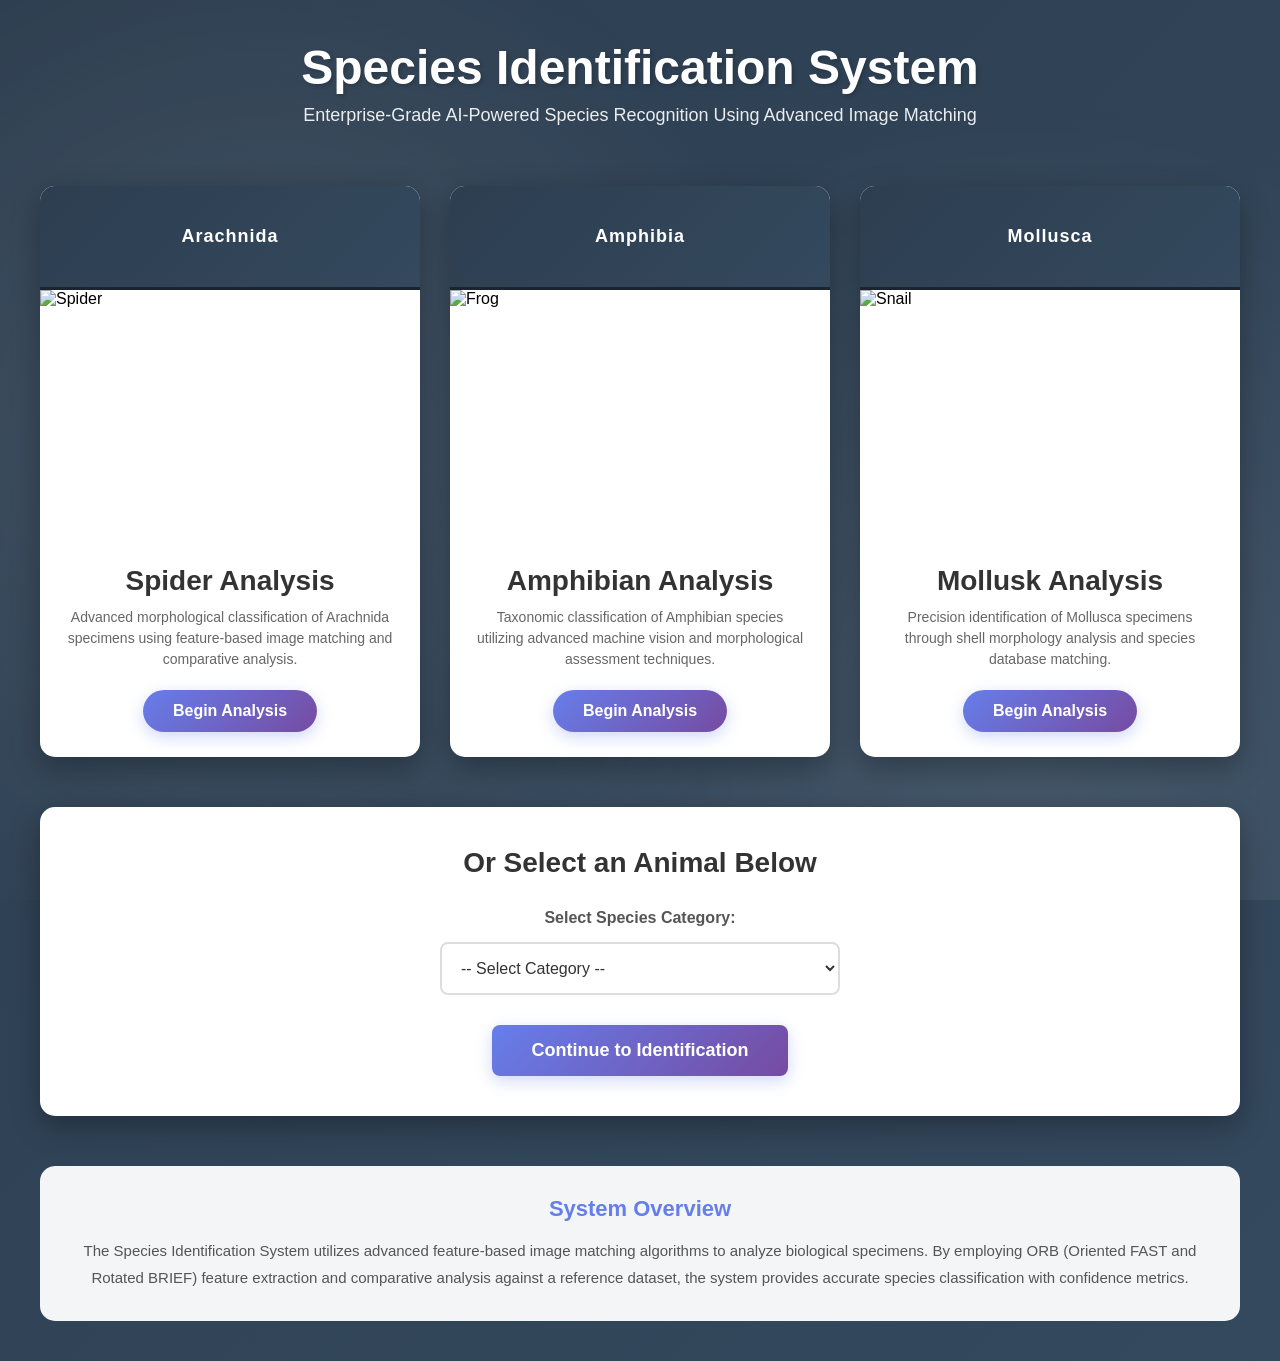
==== frontend/index.html @ 2d25c16f "Initial commit" ====
<!DOCTYPE html>

<html lang="en">

<head>
<meta charset="UTF-8">
<meta name="viewport" content="width=device-width, initial-scale=1.0">
<title>Animal Identification - AI Powered</title>

<style>

* {
margin: 0;
padding: 0;
box-sizing: border-box;
}

body {
font-family: 'Segoe UI', Tahoma, Geneva, Verdana, sans-serif;
background: linear-gradient(135deg, #2d3e50 0%, #34495e 100%);
min-height: 100vh;
padding: 40px 20px;
position: relative;
overflow-x: hidden;
}

/* Animated background particles */
body::before {
content: '';
position: fixed;
top: 0;
left: 0;
width: 100%;
height: 100%;
background-image: 
  radial-gradient(circle at 20% 50%, rgba(255,255,255,0.1) 0%, transparent 50%),
  radial-gradient(circle at 80% 80%, rgba(255,255,255,0.1) 0%, transparent 50%);
pointer-events: none;
z-index: 1;
}

.header {
text-align: center;
color: white;
margin-bottom: 60px;
position: relative;
z-index: 2;
}

.header h1 {
font-size: 48px;
font-weight: bold;
margin-bottom: 10px;
text-shadow: 2px 2px 4px rgba(0,0,0,0.2);
}

.header p {
font-size: 18px;
opacity: 0.9;
}

.main-container {
max-width: 1200px;
margin: 0 auto;
position: relative;
z-index: 2;
}

.cards-container {
display: grid;
grid-template-columns: repeat(auto-fit, minmax(300px, 1fr));
gap: 30px;
margin-bottom: 50px;
}

.card {
background: white;
border-radius: 15px;
overflow: hidden;
box-shadow: 0 10px 30px rgba(0,0,0,0.3);
transition: all 0.3s ease;
cursor: pointer;
transform: translateY(0);
}

.card:hover {
transform: translateY(-10px);
box-shadow: 0 15px 40px rgba(0,0,0,0.4);
}

.card-icon {
background: linear-gradient(135deg, #2d3e50 0%, #34495e 100%);
color: white;
padding: 40px;
text-align: center;
font-size: 18px;
font-weight: bold;
letter-spacing: 1px;
border-bottom: 3px solid #1a252f;
}

.card-image {
width: 100%;
height: 250px;
object-fit: cover;
display: block;
}

.card-content {
padding: 25px;
text-align: center;
}

.card-content h2 {
font-size: 28px;
margin-bottom: 10px;
color: #333;
}

.card-content p {
color: #666;
font-size: 14px;
line-height: 1.5;
margin-bottom: 20px;
}

.card-button {
display: inline-block;
padding: 12px 30px;
background: linear-gradient(135deg, #667eea 0%, #764ba2 100%);
color: white;
border: none;
border-radius: 25px;
cursor: pointer;
font-size: 16px;
font-weight: bold;
transition: all 0.3s ease;
}

.card-button:hover {
transform: scale(1.05);
box-shadow: 0 5px 15px rgba(102, 126, 234, 0.4);
}

.selection-container {
background: white;
border-radius: 15px;
padding: 40px;
box-shadow: 0 10px 30px rgba(0,0,0,0.3);
margin-top: 50px;
}

.selection-container h2 {
text-align: center;
margin-bottom: 30px;
color: #333;
font-size: 28px;
}

.select-wrapper {
text-align: center;
margin-bottom: 30px;
}

.select-wrapper label {
display: block;
margin-bottom: 15px;
color: #555;
font-size: 16px;
font-weight: bold;
}

select {
width: 100%;
max-width: 400px;
padding: 15px;
font-size: 16px;
border: 2px solid #ddd;
border-radius: 8px;
background-color: white;
color: #333;
cursor: pointer;
transition: all 0.3s ease;
}

select:focus {
outline: none;
border-color: #667eea;
box-shadow: 0 0 0 3px rgba(102, 126, 234, 0.1);
}

select option {
padding: 10px;
}

.button-group {
text-align: center;
}

button {
padding: 15px 40px;
font-size: 18px;
background: linear-gradient(135deg, #667eea 0%, #764ba2 100%);
color: white;
border: none;
border-radius: 8px;
cursor: pointer;
font-weight: bold;
transition: all 0.3s ease;
box-shadow: 0 5px 15px rgba(102, 126, 234, 0.3);
}

button:hover {
transform: translateY(-2px);
box-shadow: 0 8px 20px rgba(102, 126, 234, 0.4);
}

button:active {
transform: translateY(0);
}

.info-section {
background: rgba(255,255,255,0.95);
border-radius: 15px;
padding: 30px;
margin-top: 50px;
text-align: center;
color: #555;
}

.info-section h3 {
color: #667eea;
margin-bottom: 15px;
font-size: 22px;
}

.info-section p {
line-height: 1.8;
font-size: 15px;
}

@media (max-width: 768px) {
.header h1 {
font-size: 36px;
}

.cards-container {
grid-template-columns: 1fr;
gap: 20px;
}

.selection-container {
padding: 20px;
}

select {
max-width: 100%;
}
}

</style>

</head>

<body>

<div class="header">
<h1>Species Identification System</h1>
<p>Enterprise-Grade AI-Powered Species Recognition Using Advanced Image Matching</p>
</div>

<div class="main-container">

<!-- Animal Cards Section -->
<div class="cards-container">

<!-- Spider Card -->
<div class="card">
<div class="card-icon">Arachnida</div>
<img src="data:image/svg+xml,%3Csvg xmlns='http://www.w3.org/2000/svg' viewBox='0 0 400 250'%3E%3Cdefs%3E%3ClinearGradient id='spiderGrad' x1='0%25' y1='0%25' x2='100%25' y2='100%25'%3E%3Cstop offset='0%25' style='stop-color:%23333333;stop-opacity:1' /%3E%3Cstop offset='100%25' style='stop-color:%23111111;stop-opacity:1' /%3E%3ClinearGradient id='spiderBody' x1='0%25' y1='0%25' x2='0%25' y2='100%25'%3E%3Cstop offset='0%25' style='stop-color:%23704020;stop-opacity:1' /%3E%3Cstop offset='100%25' style='stop-color:%23402010;stop-opacity:1' /%3E%3C/linearGradient%3E%3C/defs%3E%3Crect width='400' height='250' fill='url(%23spiderGrad)'/%3E%3Ccircle cx='200' cy='75' r='28' fill='url(%23spiderBody)'/%3E%3Cellipse cx='200' cy='160' rx='45' ry='55' fill='url(%23spiderBody)' opacity='0.9'/%3E%3Cpath d='M170 95 Q140 70 110 60' stroke='%23704020' stroke-width='5' fill='none' stroke-linecap='round'/%3E%3Cpath d='M230 95 Q260 70 290 60' stroke='%23704020' stroke-width='5' fill='none' stroke-linecap='round'/%3E%3Cpath d='M160 120 Q120 110 90 120' stroke='%23704020' stroke-width='5' fill='none' stroke-linecap='round'/%3E%3Cpath d='M240 120 Q280 110 310 120' stroke='%23704020' stroke-width='5' fill='none' stroke-linecap='round'/%3E%3Cpath d='M150 180 Q110 200 100 230' stroke='%23704020' stroke-width='5' fill='none' stroke-linecap='round'/%3E%3Cpath d='M250 180 Q290 200 300 230' stroke='%23704020' stroke-width='5' fill='none' stroke-linecap='round'/%3E%3Ccircle cx='195' cy='65' r='5' fill='%23FFD700'/%3E%3Ccircle cx='205' cy='65' r='5' fill='%23FFD700'/%3E%3C/svg%3E" alt="Spider" class="card-image">
<div class="card-content">
<h2>Spider Analysis</h2>
<p>Advanced morphological classification of Arachnida specimens using feature-based image matching and comparative analysis.</p>
<button class="card-button" onclick="selectAnimal('spider')">Begin Analysis</button>
</div>
</div>

<!-- Frog Card -->
<div class="card">
<div class="card-icon">Amphibia</div>
<img src="data:image/svg+xml,%3Csvg xmlns='http://www.w3.org/2000/svg' viewBox='0 0 400 250'%3E%3Cdefs%3E%3ClinearGradient id='frogGrad' x1='0%25' y1='0%25' x2='100%25' y2='100%25'%3E%3Cstop offset='0%25' style='stop-color:%232d5f2e;stop-opacity:1' /%3E%3Cstop offset='100%25' style='stop-color:%23134d13;stop-opacity:1' /%3E%3ClinearGradient id='frogBody' x1='0%25' y1='0%25' x2='0%25' y2='100%25'%3E%3Cstop offset='0%25' style='stop-color:%235aad5a;stop-opacity:1' /%3E%3Cstop offset='100%25' style='stop-color:%232d7a2d;stop-opacity:1' /%3E%3C/linearGradient%3E%3C/defs%3E%3Crect width='400' height='250' fill='url(%23frogGrad)'/%3E%3Cellipse cx='200' cy='140' rx='60' ry='70' fill='url(%23frogBody)'/%3E%3Ccircle cx='170' cy='100' r='18' fill='%23FFFACD'/%3E%3Ccircle cx='170' cy='100' r='13' fill='%232d7a2d'/%3E%3Ccircle cx='170' cy='100' r='7' fill='%23000'/%3E%3Ccircle cx='230' cy='100' r='18' fill='%23FFFACD'/%3E%3Ccircle cx='230' cy='100' r='13' fill='%232d7a2d'/%3E%3Ccircle cx='230' cy='100' r='7' fill='%23000'/%3E%3Cellipse cx='145' cy='210' rx='20' ry='28' fill='%235aad5a'/%3E%3Cellipse cx='255' cy='210' rx='20' ry='28' fill='%235aad5a'/%3E%3Cpath d='M200 165 Q195 180 190 190' stroke='%23134d13' stroke-width='2' fill='none'/%3E%3Cpath d='M200 165 Q205 180 210 190' stroke='%23134d13' stroke-width='2' fill='none'/%3E%3C/svg%3E" alt="Frog" class="card-image">
<div class="card-content">
<h2>Amphibian Analysis</h2>
<p>Taxonomic classification of Amphibian species utilizing advanced machine vision and morphological assessment techniques.</p>
<button class="card-button" onclick="selectAnimal('frog')">Begin Analysis</button>
</div>
</div>

<!-- Snail Card -->
<div class="card">
<div class="card-icon">Mollusca</div>
<img src="data:image/svg+xml,%3Csvg xmlns='http://www.w3.org/2000/svg' viewBox='0 0 400 250'%3E%3Cdefs%3E%3ClinearGradient id='snailGrad' x1='0%25' y1='0%25' x2='100%25' y2='100%25'%3E%3Cstop offset='0%25' style='stop-color:%238b7355;stop-opacity:1' /%3E%3Cstop offset='100%25' style='stop-color:%235b4c3d;stop-opacity:1' /%3E%3ClinearGradient id='snailShell' x1='0%25' y1='0%25' x2='100%25' y2='100%25'%3E%3Cstop offset='0%25' style='stop-color:%23d4a574;stop-opacity:1' /%3E%3Cstop offset='100%25' style='stop-color:%23a0826d;stop-opacity:1' /%3E%3C/linearGradient%3E%3C/defs%3E%3Crect width='400' height='250' fill='url(%23snailGrad)'/%3E%3Cpath d='M200 55 Q175 80 170 125 Q168 160 185 200 Q210 225 235 200 Q252 160 250 125 Q245 80 200 55' fill='url(%23snailShell)' stroke='%238b6f5e' stroke-width='2'/%3E%3Ccircle cx='200' cy='110' r='12' fill='%23654321'/%3E%3Cpath d='M200 125 L195 165' stroke='%23704020' stroke-width='3' stroke-linecap='round'/%3E%3Cpath d='M200 125 L205 165' stroke='%23704020' stroke-width='3' stroke-linecap='round'/%3E%3Ccircle cx='192' cy='168' r='3' fill='%23000'/%3E%3Ccircle cx='208' cy='168' r='3' fill='%23000'/%3E%3Cellipse cx='200' cy='200' rx='35' ry='20' fill='%23704020' opacity='0.6'/%3E%3C/svg%3E" alt="Snail" class="card-image">
<div class="card-content">
<h2>Mollusk Analysis</h2>
<p>Precision identification of Mollusca specimens through shell morphology analysis and species database matching.</p>
<button class="card-button" onclick="selectAnimal('snail')">Begin Analysis</button>
</div>
</div>

</div>

<!-- Selection Container -->
<div class="selection-container">

<h2>Or Select an Animal Below</h2>

<div class="select-wrapper">
<label for="animal">Select Species Category:</label>
<select id="animal">
<option value="">-- Select Category --</option>
<option value="spider">Spider</option>
<option value="frog">Frog</option>
<option value="snail">Snail</option>
</select>
</div>

<div class="button-group">
<button onclick="goToNextPage()">Continue to Identification</button>
</div>

</div>

<!-- Info Section -->
<div class="info-section">
<h3>System Overview</h3>
<p>The Species Identification System utilizes advanced feature-based image matching algorithms to analyze biological specimens. By employing ORB (Oriented FAST and Rotated BRIEF) feature extraction and comparative analysis against a reference dataset, the system provides accurate species classification with confidence metrics.</p>
</div>

</div>

<script>

function selectAnimal(animal) {
document.getElementById("animal").value = animal;
goToNextPage();
}

function goToNextPage(){

var animal = document.getElementById("animal").value;

if(animal === ""){
alert("Please select an animal");
return;
}

if(animal === "spider"){
window.location.href = "spider.html";
}

if(animal === "frog"){
window.location.href = "frog.html";
}

if(animal === "snail"){
window.location.href = "snail.html";
}

}

</script>

</body>

</html>
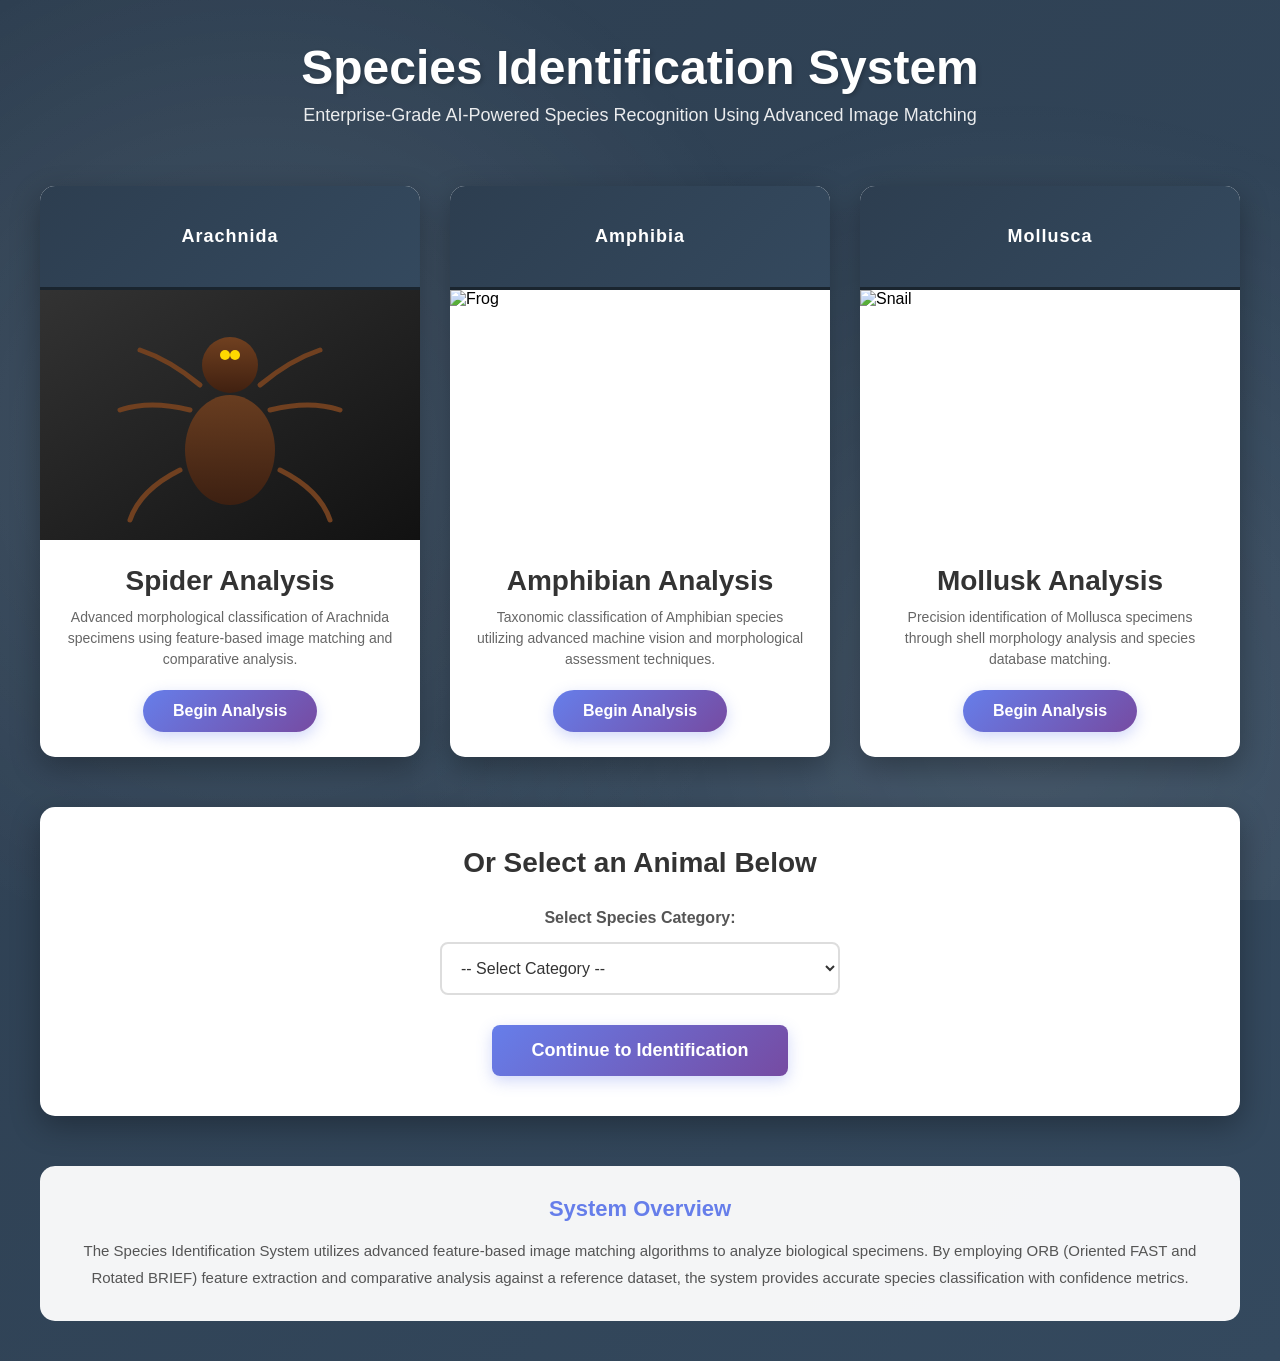
==== commit 50fd5513: "Json Error handling" ====
--- a/frontend/index.html
+++ b/frontend/index.html
@@ -277,7 +277,7 @@
 <!-- Spider Card -->
 <div class="card">
 <div class="card-icon">Arachnida</div>
-<img src="data:image/svg+xml,%3Csvg xmlns='http://www.w3.org/2000/svg' viewBox='0 0 400 250'%3E%3Cdefs%3E%3ClinearGradient id='spiderGrad' x1='0%25' y1='0%25' x2='100%25' y2='100%25'%3E%3Cstop offset='0%25' style='stop-color:%23333333;stop-opacity:1' /%3E%3Cstop offset='100%25' style='stop-color:%23111111;stop-opacity:1' /%3E%3ClinearGradient id='spiderBody' x1='0%25' y1='0%25' x2='0%25' y2='100%25'%3E%3Cstop offset='0%25' style='stop-color:%23704020;stop-opacity:1' /%3E%3Cstop offset='100%25' style='stop-color:%23402010;stop-opacity:1' /%3E%3C/linearGradient%3E%3C/defs%3E%3Crect width='400' height='250' fill='url(%23spiderGrad)'/%3E%3Ccircle cx='200' cy='75' r='28' fill='url(%23spiderBody)'/%3E%3Cellipse cx='200' cy='160' rx='45' ry='55' fill='url(%23spiderBody)' opacity='0.9'/%3E%3Cpath d='M170 95 Q140 70 110 60' stroke='%23704020' stroke-width='5' fill='none' stroke-linecap='round'/%3E%3Cpath d='M230 95 Q260 70 290 60' stroke='%23704020' stroke-width='5' fill='none' stroke-linecap='round'/%3E%3Cpath d='M160 120 Q120 110 90 120' stroke='%23704020' stroke-width='5' fill='none' stroke-linecap='round'/%3E%3Cpath d='M240 120 Q280 110 310 120' stroke='%23704020' stroke-width='5' fill='none' stroke-linecap='round'/%3E%3Cpath d='M150 180 Q110 200 100 230' stroke='%23704020' stroke-width='5' fill='none' stroke-linecap='round'/%3E%3Cpath d='M250 180 Q290 200 300 230' stroke='%23704020' stroke-width='5' fill='none' stroke-linecap='round'/%3E%3Ccircle cx='195' cy='65' r='5' fill='%23FFD700'/%3E%3Ccircle cx='205' cy='65' r='5' fill='%23FFD700'/%3E%3C/svg%3E" alt="Spider" class="card-image">
+<img src="data:image/svg+xml,%3Csvg xmlns='http://www.w3.org/2000/svg' viewBox='0 0 400 250'%3E%3Cdefs%3E%3ClinearGradient id='spiderGrad' x1='0%25' y1='0%25' x2='100%25' y2='100%25'%3E%3Cstop offset='0%25' style='stop-color:%23333333;stop-opacity:1' /%3E%3Cstop offset='100%25' style='stop-color:%23111111;stop-opacity:1' /%3E%3C/linearGradient%3E%3ClinearGradient id='spiderBody' x1='0%25' y1='0%25' x2='0%25' y2='100%25'%3E%3Cstop offset='0%25' style='stop-color:%23704020;stop-opacity:1' /%3E%3Cstop offset='100%25' style='stop-color:%23402010;stop-opacity:1' /%3E%3C/linearGradient%3E%3C/defs%3E%3Crect width='400' height='250' fill='url(%23spiderGrad)'/%3E%3Ccircle cx='200' cy='75' r='28' fill='url(%23spiderBody)'/%3E%3Cellipse cx='200' cy='160' rx='45' ry='55' fill='url(%23spiderBody)' opacity='0.9'/%3E%3Cpath d='M170 95 Q140 70 110 60' stroke='%23704020' stroke-width='5' fill='none' stroke-linecap='round'/%3E%3Cpath d='M230 95 Q260 70 290 60' stroke='%23704020' stroke-width='5' fill='none' stroke-linecap='round'/%3E%3Cpath d='M160 120 Q120 110 90 120' stroke='%23704020' stroke-width='5' fill='none' stroke-linecap='round'/%3E%3Cpath d='M240 120 Q280 110 310 120' stroke='%23704020' stroke-width='5' fill='none' stroke-linecap='round'/%3E%3Cpath d='M150 180 Q110 200 100 230' stroke='%23704020' stroke-width='5' fill='none' stroke-linecap='round'/%3E%3Cpath d='M250 180 Q290 200 300 230' stroke='%23704020' stroke-width='5' fill='none' stroke-linecap='round'/%3E%3Ccircle cx='195' cy='65' r='5' fill='%23FFD700'/%3E%3Ccircle cx='205' cy='65' r='5' fill='%23FFD700'/%3E%3C/svg%3E" alt="Spider" class="card-image">
 <div class="card-content">
 <h2>Spider Analysis</h2>
 <p>Advanced morphological classification of Arachnida specimens using feature-based image matching and comparative analysis.</p>
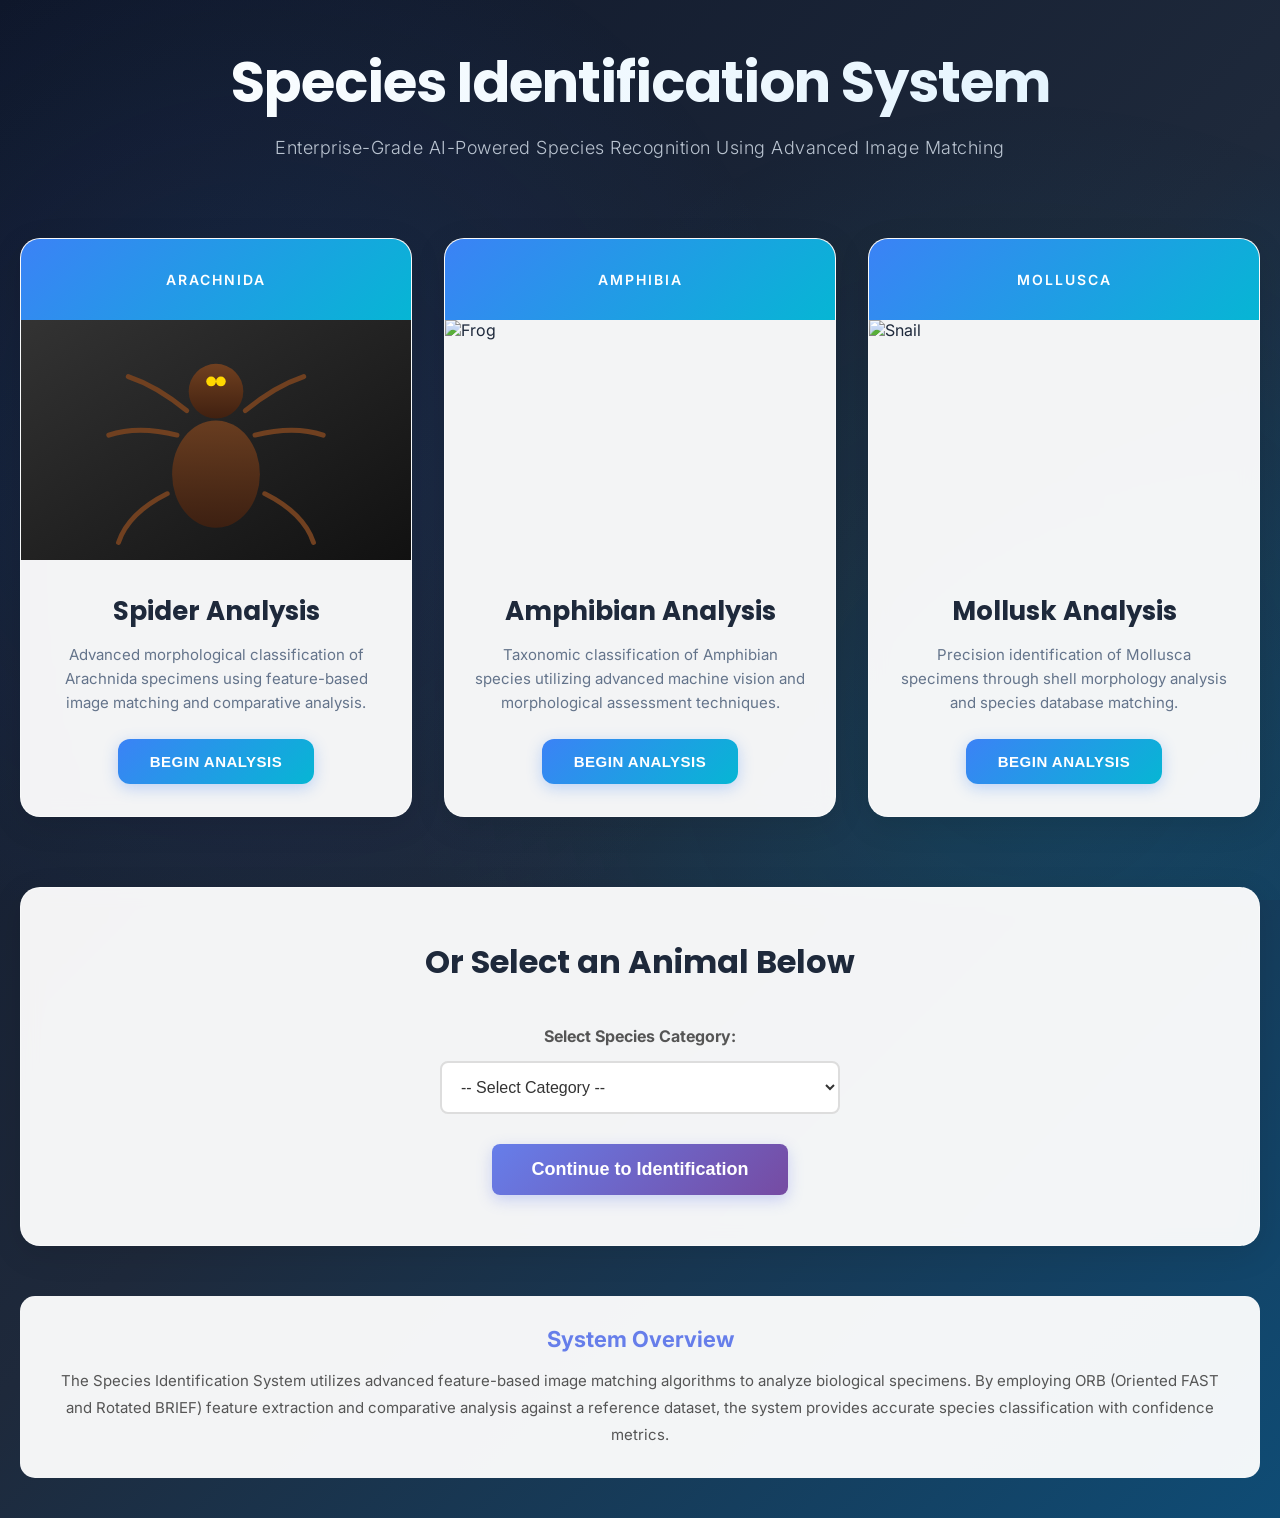
==== commit b7814a2a: "Fix: UI update" ====
--- a/frontend/index.html
+++ b/frontend/index.html
@@ -5,7 +5,8 @@
 <head>
 <meta charset="UTF-8">
 <meta name="viewport" content="width=device-width, initial-scale=1.0">
-<title>Animal Identification - AI Powered</title>
+<title>Species Identification System - AI-Powered Analysis</title>
+<link href="https://fonts.googleapis.com/css2?family=Poppins:wght@300;400;600;700&family=Inter:wght@300;400;500;600&display=swap" rel="stylesheet">
 
 <style>
 
@@ -16,15 +17,16 @@
 }
 
 body {
-font-family: 'Segoe UI', Tahoma, Geneva, Verdana, sans-serif;
-background: linear-gradient(135deg, #2d3e50 0%, #34495e 100%);
+font-family: 'Inter', -apple-system, BlinkMacSystemFont, 'Segoe UI', sans-serif;
+background: linear-gradient(135deg, #0f172a 0%, #1e293b 50%, #0f4c75 100%);
 min-height: 100vh;
 padding: 40px 20px;
 position: relative;
 overflow-x: hidden;
-}
-
-/* Animated background particles */
+color: #1e293b;
+}
+
+/* Animated background */
 body::before {
 content: '';
 position: fixed;
@@ -32,35 +34,60 @@
 left: 0;
 width: 100%;
 height: 100%;
-background-image: 
-  radial-gradient(circle at 20% 50%, rgba(255,255,255,0.1) 0%, transparent 50%),
-  radial-gradient(circle at 80% 80%, rgba(255,255,255,0.1) 0%, transparent 50%);
+background: radial-gradient(circle at 20% 50%, rgba(59, 130, 246, 0.1) 0%, transparent 50%),
+            radial-gradient(circle at 80% 80%, rgba(6, 182, 212, 0.1) 0%, transparent 50%);
 pointer-events: none;
-z-index: 1;
+z-index: 0;
+animation: gradientShift 8s ease-in-out infinite;
+}
+
+@keyframes gradientShift {
+0%, 100% { filter: hue-rotate(0deg); }
+50% { filter: hue-rotate(10deg); }
 }
 
 .header {
 text-align: center;
 color: white;
-margin-bottom: 60px;
+margin-bottom: 80px;
 position: relative;
 z-index: 2;
+animation: fadeInDown 0.8s ease-out;
+}
+
+@keyframes fadeInDown {
+from {
+opacity: 0;
+transform: translateY(-30px);
+}
+to {
+opacity: 1;
+transform: translateY(0);
+}
 }
 
 .header h1 {
-font-size: 48px;
-font-weight: bold;
-margin-bottom: 10px;
-text-shadow: 2px 2px 4px rgba(0,0,0,0.2);
+font-family: 'Poppins', sans-serif;
+font-size: 56px;
+font-weight: 700;
+margin-bottom: 12px;
+background: linear-gradient(135deg, #ffffff 0%, #e0f2fe 100%);
+-webkit-background-clip: text;
+-webkit-text-fill-color: transparent;
+background-clip: text;
+letter-spacing: -1px;
 }
 
 .header p {
 font-size: 18px;
 opacity: 0.9;
+color: #cbd5e1;
+font-weight: 300;
+letter-spacing: 0.5px;
 }
 
 .main-container {
-max-width: 1200px;
+max-width: 1300px;
 margin: 0 auto;
 position: relative;
 z-index: 2;
@@ -68,86 +95,135 @@
 
 .cards-container {
 display: grid;
-grid-template-columns: repeat(auto-fit, minmax(300px, 1fr));
-gap: 30px;
-margin-bottom: 50px;
+grid-template-columns: repeat(auto-fit, minmax(320px, 1fr));
+gap: 32px;
+margin-bottom: 70px;
 }
 
 .card {
-background: white;
-border-radius: 15px;
+background: rgba(255, 255, 255, 0.95);
+border-radius: 20px;
 overflow: hidden;
-box-shadow: 0 10px 30px rgba(0,0,0,0.3);
-transition: all 0.3s ease;
+box-shadow: 0 8px 32px rgba(0, 0, 0, 0.1);
+transition: all 0.4s cubic-bezier(0.23, 1, 0.320, 1);
 cursor: pointer;
-transform: translateY(0);
+border: 1px solid rgba(255, 255, 255, 0.5);
+backdrop-filter: blur(10px);
+position: relative;
+}
+
+.card::before {
+content: '';
+position: absolute;
+top: 0;
+left: 0;
+right: 0;
+bottom: 0;
+background: linear-gradient(135deg, rgba(59, 130, 246, 0.1) 0%, rgba(6, 182, 212, 0.05) 100%);
+opacity: 0;
+transition: opacity 0.4s ease;
+pointer-events: none;
 }
 
 .card:hover {
-transform: translateY(-10px);
-box-shadow: 0 15px 40px rgba(0,0,0,0.4);
+transform: translateY(-12px);
+box-shadow: 0 24px 48px rgba(0, 0, 0, 0.15);
+border-color: rgba(59, 130, 246, 0.5);
+}
+
+.card:hover::before {
+opacity: 1;
 }
 
 .card-icon {
-background: linear-gradient(135deg, #2d3e50 0%, #34495e 100%);
+background: linear-gradient(135deg, #3b82f6 0%, #06b6d4 100%);
 color: white;
-padding: 40px;
-text-align: center;
-font-size: 18px;
-font-weight: bold;
-letter-spacing: 1px;
-border-bottom: 3px solid #1a252f;
+padding: 32px 20px;
+text-align: center;
+font-size: 14px;
+font-weight: 600;
+letter-spacing: 2px;
+text-transform: uppercase;
 }
 
 .card-image {
 width: 100%;
-height: 250px;
+height: 240px;
 object-fit: cover;
 display: block;
+transition: transform 0.4s ease;
+}
+
+.card:hover .card-image {
+transform: scale(1.05);
 }
 
 .card-content {
-padding: 25px;
-text-align: center;
+padding: 32px 28px;
+text-align: center;
+position: relative;
+z-index: 1;
 }
 
 .card-content h2 {
-font-size: 28px;
-margin-bottom: 10px;
-color: #333;
+font-family: 'Poppins', sans-serif;
+font-size: 26px;
+font-weight: 700;
+margin-bottom: 12px;
+color: #1e293b;
 }
 
 .card-content p {
-color: #666;
-font-size: 14px;
-line-height: 1.5;
-margin-bottom: 20px;
+color: #64748b;
+font-size: 15px;
+line-height: 1.6;
+margin-bottom: 24px;
+font-weight: 400;
 }
 
 .card-button {
 display: inline-block;
-padding: 12px 30px;
-background: linear-gradient(135deg, #667eea 0%, #764ba2 100%);
+padding: 14px 32px;
+background: linear-gradient(135deg, #3b82f6 0%, #06b6d4 100%);
 color: white;
 border: none;
-border-radius: 25px;
+border-radius: 12px;
 cursor: pointer;
-font-size: 16px;
-font-weight: bold;
+font-size: 15px;
+font-weight: 600;
 transition: all 0.3s ease;
+box-shadow: 0 4px 15px rgba(59, 130, 246, 0.3);
+text-transform: uppercase;
+letter-spacing: 0.5px;
 }
 
 .card-button:hover {
-transform: scale(1.05);
-box-shadow: 0 5px 15px rgba(102, 126, 234, 0.4);
+transform: translateY(-2px);
+box-shadow: 0 8px 25px rgba(59, 130, 246, 0.4);
+}
+
+.card-button:active {
+transform: translateY(0);
 }
 
 .selection-container {
-background: white;
-border-radius: 15px;
-padding: 40px;
-box-shadow: 0 10px 30px rgba(0,0,0,0.3);
-margin-top: 50px;
+background: rgba(255, 255, 255, 0.95);
+border-radius: 20px;
+padding: 50px 40px;
+box-shadow: 0 8px 32px rgba(0, 0, 0, 0.1);
+margin-top: 70px;
+border: 1px solid rgba(255, 255, 255, 0.5);
+backdrop-filter: blur(10px);
+}
+
+.selection-container h2 {
+font-family: 'Poppins', sans-serif;
+text-align: center;
+margin-bottom: 40px;
+color: #1e293b;
+font-size: 32px;
+font-weight: 700;
+}
 }
 
 .selection-container h2 {
